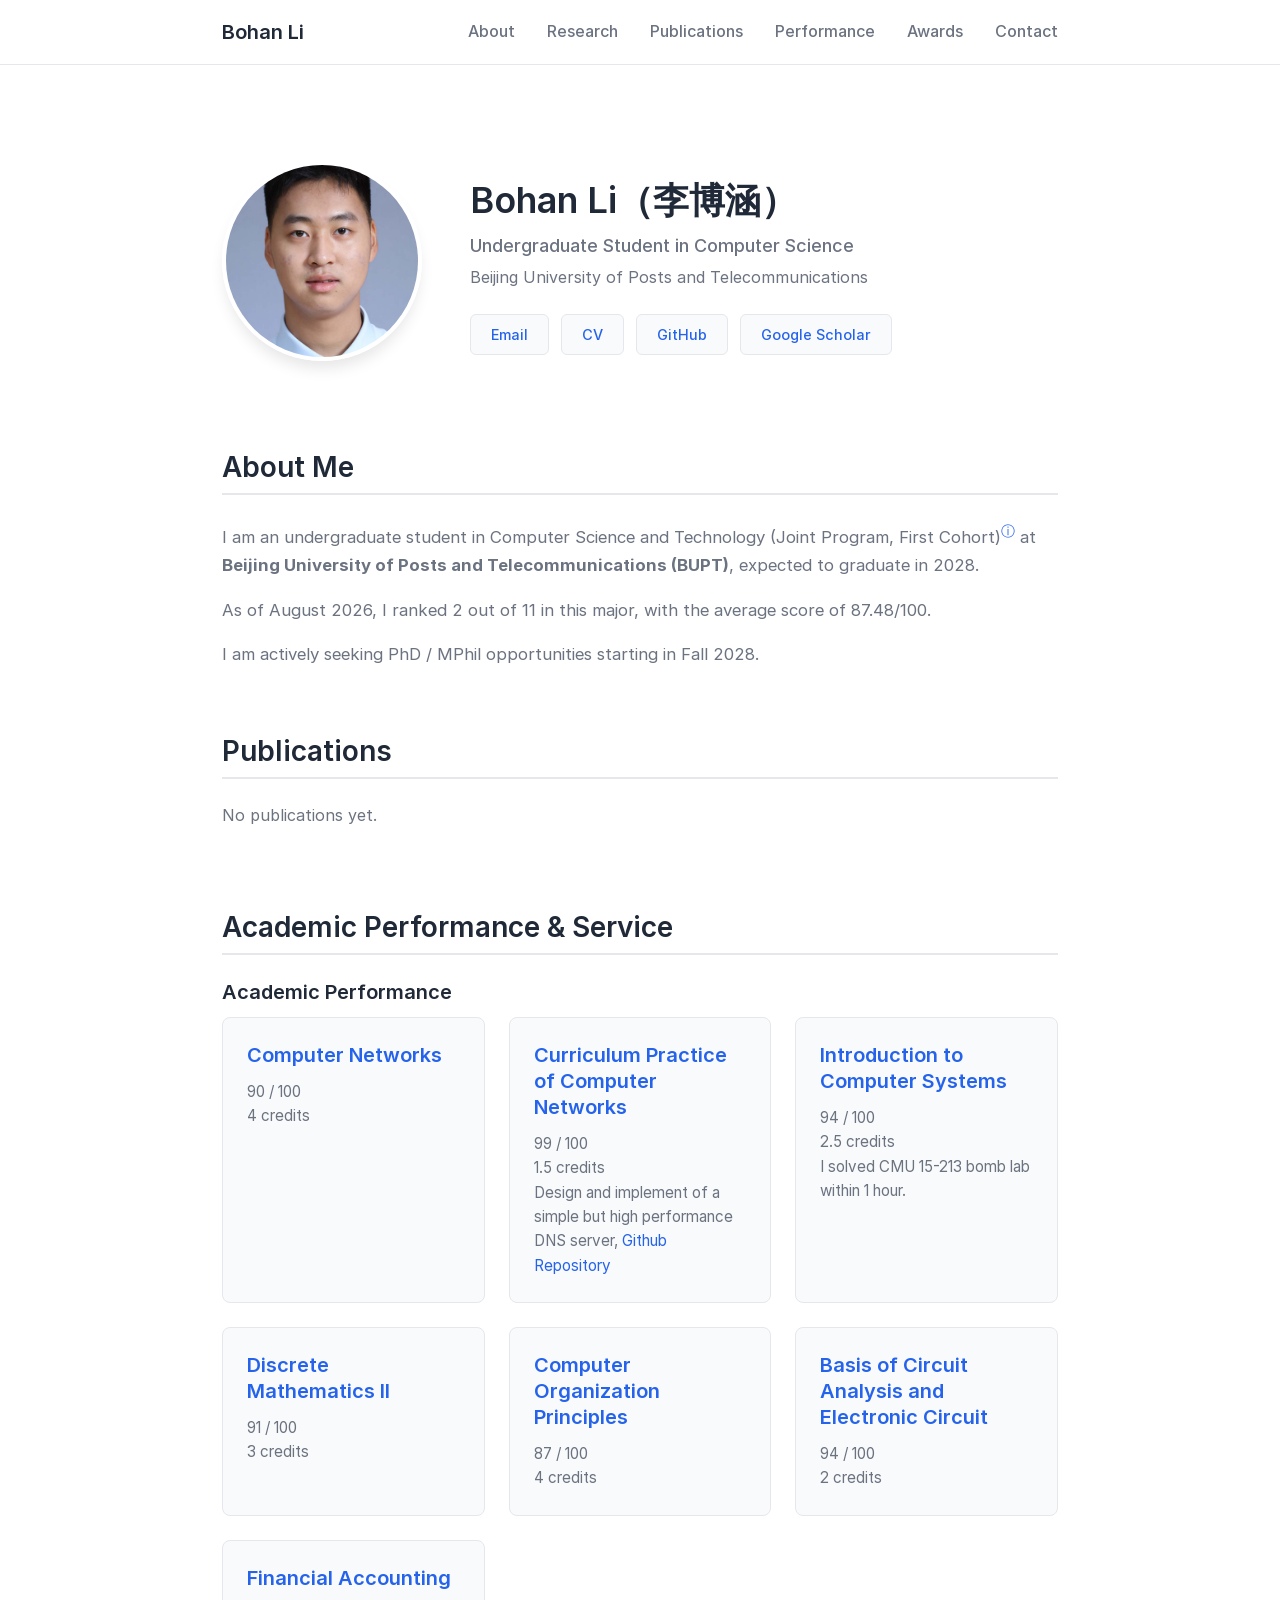
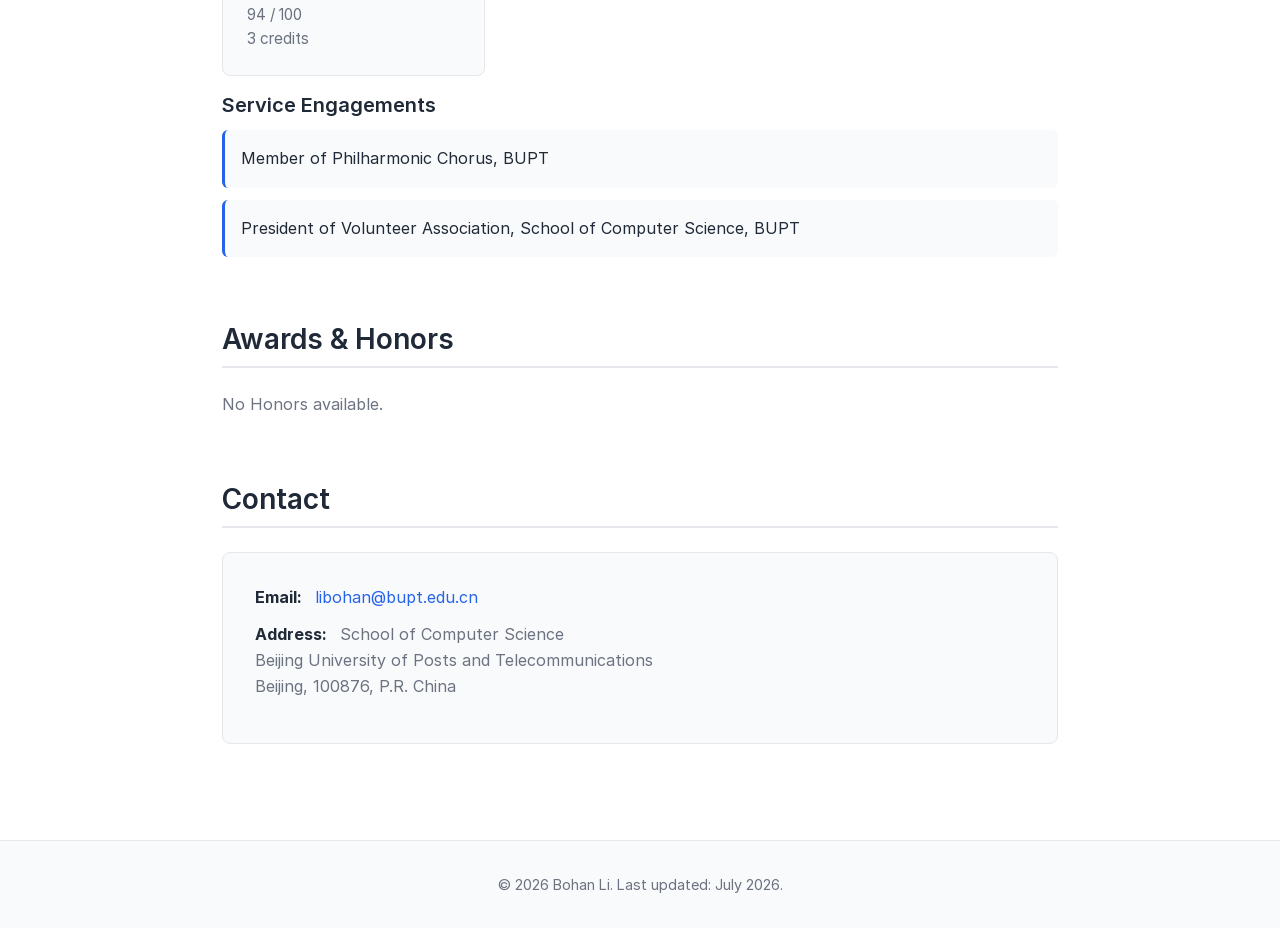
==== index.html @ 22a85137 "update" ====
<!DOCTYPE html>
<html lang="zh-CN">

<head>
    <meta charset="UTF-8">
    <meta name="viewport" content="width=device-width, initial-scale=1.0">
    <title>Bohan Li - Academic Homepage</title>
    <link rel="stylesheet" href="style.css">
    <link rel="stylesheet" href="fonts.css">
    <!--
    <link rel="preconnect" href="https://fonts.googleapis.com">
    <link rel="preconnect" href="https://fonts.gstatic.com" crossorigin>
    <link href="https://fonts.googleapis.com/css2?family=Inter:wght@300;400;500;600;700&display=swap" rel="stylesheet">
    --->
</head>

<body>
    <nav class="navbar">
        <div class="container">
            <div class="nav-brand">Bohan Li</div>
            <ul class="nav-menu">
                <li><a href="#about">About</a></li>
                <li><a href="#research">Research</a></li>
                <li><a href="#publications">Publications</a></li>
                <li><a href="#performance">Performance</a></li>
                <li><a href="#awards">Awards</a></li>
                <li><a href="#contact">Contact</a></li>
            </ul>
        </div>
    </nav>

    <main class="container">
        <!-- About Section -->
        <section id="about" class="section">
            <div class="profile-header">
                <div class="profile-image">
                    <img src="images/profile.jpg" alt="Bohan Li">
                </div>
                <div class="profile-info">
                    <h1>Bohan Li（李博涵）</h1>
                    <p class="title">Undergraduate Student in Computer Science</p>
                    <p class="affiliation">Beijing University of Posts and Telecommunications</p>
                    <div class="links">
                        <a href="mailto:libohan@bupt.edu.cn" class="link-btn">Email</a>
                        <a href="" class="link-btn" target="_blank">CV</a>
                        <a href="https://github.com/AUV888" class="link-btn" target="_blank">GitHub</a>
                        <a href="#about" class="link-btn" target="_blank">Google Scholar</a>
                    </div>
                </div>
            </div>

            <div class="bio">
                <h2>About Me</h2>
                <p>
                    I am an undergraduate student in Computer Science and Technology (Joint Program, First Cohort)<sup><a href="/articles/major.html"
                            target="_blank">ⓘ</a></sup> at <b>Beijing University of Posts and
                        Telecommunications (BUPT)</b>, expected to graduate in 2028.<!---
                    My research interests lie in [Your Research Area], particularly focusing on [Specific Topics].
                    I am currently working with [Professor Name] on [Project Description]. Furthermore,
                    I have had an internship at Kwai, the second largest short-video app in China.--->
                </p>
                <p>
                    As of August 2026, I ranked 2 out of 11 in this major, with the average score of 87.48/100.
                </p>
                <p>
                    I am actively seeking PhD / MPhil opportunities starting in Fall 2028.
                </p>
            </div>
        </section>

        <!-- Research Interests -->
        <!--
        <section id="research" class="section">
            <h2>Research Interests</h2>
            <p>To be discovered.</p>
            <div class="research-areas">
                
                <div class="research-card">
                    <h3>Research Area 1</h3>
                    <p>Brief description of your interest in this area and what aspects you find compelling.</p>
                </div>          
                <div class="research-card">
                    <h3>Research Area 2</h3>
                    <p>Brief description of your interest in this area and potential research directions.</p>
                </div>
                <div class="research-card">
                    <h3>Research Area 3</h3>
                    <p>Brief description of your interest in this area and relevant coursework or projects.</p>
                </div>
                
            </div>
        </section>
        -->

        <!-- Publications -->
        <section id="publications" class="section">
            <h2>Publications</h2>
            <p>No publications yet.</p>
            <div class="publications-list">
                <!-- Example publication - duplicate and modify as needed -->
                <!--
                <div class="publication-item">
                    <div class="pub-title">Paper Title Goes Here</div>
                    <div class="pub-authors"><strong>Your Name</strong>, Co-author Name</div>
                    <div class="pub-venue">Conference/Journal Name, Year</div>
                    <div class="pub-links">
                        <a href="#">PDF</a>
                        <a href="#">Code</a>
                        <a href="#">Slides</a>
                    </div>
                </div>
                --->

                <!-- Preprints/In Submission -->
                <!--
                <div class="subsection-title">Preprints & Working Papers</div>
                <div class="publication-item">
                    <div class="pub-title">Another Paper Title</div>
                    <div class="pub-authors"><strong>Your Name</strong>, Advisor Name</div>
                    <div class="pub-venue">In Preparation</div>
                    <div class="pub-links">
                        <a href="#">Abstract</a>
                    </div>
                </div>
                --->
            </div>
        </section>

        <!-- Teaching & Service -->
        <section id="performance" class="section">
            <h2>Academic Performance & Service</h2>
            <!--
            <div class="subsection">
                <h3>Teaching Assistant</h3>
                <ul class="experience-list">
                    <li>
                        <div class="exp-title">Course Name (CS XXX)</div>
                        <div class="exp-meta">Semester Year, University Name</div>
                    </li>
                    <li>
                        <div class="exp-title">Another Course (CS XXX)</div>
                        <div class="exp-meta">Semester Year, University Name</div>
                    </li>
                </ul>
            </div>
            --->
            <h3>Academic Performance</h3>
            <div class="performance-areas">
                <div class="performance-card">
                    <h3>Computer Networks</h3>
                    <p>90 / 100 <br> 4 credits <br></p>
                </div>
                <div class="performance-card">
                    <h3>Curriculum Practice of Computer Networks</h3>
                    <p>99 / 100 <br> 1.5 credits <br> Design and implement of a simple
                    but high performance DNS server, <a href="https://github.com/AUV888/DNS_Relay" 
                    target="_blank">Github Repository</a></p>
                </div>
                <div class="performance-card">
                    <h3>Introduction to Computer Systems</h3>
                    <p>94 / 100 <br> 2.5 credits <br> I solved CMU 15-213 bomb lab within 1 hour.</p>
                </div>
                <div class="performance-card">
                    <h3>Discrete Mathematics II</h3>
                    <p>91 / 100 <br> 3 credits</p>
                </div>
                <div class="performance-card">
                    <h3>Computer Organization Principles</h3>
                    <p>87 / 100 <br> 4 credits</p>
                </div>
                <div class="performance-card">
                    <h3>Basis of Circuit Analysis and Electronic Circuit</h3>
                    <p>94 / 100 <br> 2 credits</p>
                </div>
                <div class="performance-card">
                    <h3>Financial Accounting</h3>
                    <p>94 / 100 <br> 3 credits</p>
                </div>
            </div>
            <p></p>
            <div class="subsection">
                <h3>Service Engagements</h3>
                <ul class="experience-list">
                    <li>Member of Philharmonic Chorus, BUPT</li>
                    <li>President of Volunteer Association, School of Computer Science, BUPT</li>
                </ul>
            </div>
        </section>

        <!-- Awards & Honors -->
        <section id="awards" class="section">
            <h2>Awards & Honors</h2>
            <p>No Honors available.</p>
            <!---
            <ul class="awards-list">
                <li>
                    <span class="award-name">Award Name</span>
                    <span class="award-year">Year</span>
                </li>
                <li>
                    <span class="award-name">Scholarship Name</span>
                    <span class="award-year">Year</span>
                </li>
                <li>
                    <span class="award-name">Honor/Recognition</span>
                    <span class="award-year">Year</span>
                </li>
            </ul>
            --->
        </section>

        <!-- Contact -->
        <section id="contact" class="section">
            <h2>Contact</h2>
            <div class="contact-info">
                <p><strong>Email:</strong> <a href="mailto:libohan@bupt.edu.cn">libohan@bupt.edu.cn</a></p>
                <p><strong>Address:</strong> School of Computer Science<br>
                    Beijing University of Posts and Telecommunications<br>
                    Beijing, 100876, P.R. China</p>
            </div>
        </section>
        <!---
        <section id="footnotes" class="section">
            <div>
                <p id="footnote1" style="font-size: 0.75em;">
                    <sub>1. The full name of my major is Computer Science and
                        Technology (Joint Training Program with Accounting Major, University of International Business
                        and Economics)<a href="#about">^</a></sub>
                </p>

            </div>
        </section>
        --->
    </main>

    <footer>
        <div class="container">
            <p>&copy; 2026 Bohan Li. Last updated: July 2026.</p>
        </div>
    </footer>
</body>

</html>
---- style.css ----
/* ===== CSS Variables ===== */
:root {
    --primary-color: #2563eb;
    --text-primary: #1f2937;
    --text-secondary: #6b7280;
    --background: #ffffff;
    --background-alt: #f9fafb;
    --border-color: #e5e7eb;
    --hover-color: #eff6ff;
    --shadow-sm: 0 1px 2px 0 rgba(0, 0, 0, 0.05);
    --shadow-md: 0 4px 6px -1px rgba(0, 0, 0, 0.1);
    --shadow-lg: 0 10px 15px -3px rgba(0, 0, 0, 0.1);
    --max-width: 900px;
    --spacing-unit: 1rem;
}

/* ===== Reset & Base Styles ===== */
* {
    margin: 0;
    padding: 0;
    box-sizing: border-box;
}

html {
    scroll-behavior: smooth;
}

body {
    font-family: 'Inter', -apple-system, BlinkMacSystemFont, 'Segoe UI', sans-serif;
    line-height: 1.6;
    color: var(--text-primary);
    background-color: var(--background);
    font-size: 16px;
}

/* ===== Typography ===== */
h1,
h2,
h3,
h4 {
    font-weight: 600;
    line-height: 1.3;
    color: var(--text-primary);
}

h1 {
    font-size: 2.25rem;
    margin-bottom: 0.5rem;
}

h2 {
    font-size: 1.75rem;
    margin-bottom: 1.5rem;
    padding-bottom: 0.5rem;
    border-bottom: 2px solid var(--border-color);
}

h3 {
    font-size: 1.25rem;
    margin-bottom: 0.75rem;
}

p {
    margin-bottom: 1rem;
    color: var(--text-secondary);
}

a {
    color: var(--primary-color);
    text-decoration: none;
    transition: all 0.2s ease;
}

a:hover {
    color: #1d4ed8;
}

/* ===== Layout ===== */
.container {
    max-width: var(--max-width);
    margin: 0 auto;
    padding: 0 2rem;
}

.section {
    margin: 4rem 0;
}

/* ===== Navigation ===== */
.navbar {
    background: var(--background);
    border-bottom: 1px solid var(--border-color);
    position: sticky;
    top: 0;
    z-index: 100;
    backdrop-filter: blur(10px);
    background-color: rgba(255, 255, 255, 0.95);
}

.navbar .container {
    display: flex;
    justify-content: space-between;
    align-items: center;
    padding: 1rem 2rem;
}

.nav-brand {
    font-size: 1.25rem;
    font-weight: 600;
    color: var(--text-primary);
}

.nav-menu {
    display: flex;
    list-style: none;
    gap: 2rem;
}

.nav-menu a {
    color: var(--text-secondary);
    font-weight: 500;
    padding: 0.5rem 0;
    border-bottom: 2px solid transparent;
}

.nav-menu a:hover {
    color: var(--primary-color);
    border-bottom-color: var(--primary-color);
}

/* ===== Profile Header ===== */
.profile-header {
    display: flex;
    gap: 3rem;
    align-items: flex-start;
    margin-bottom: 3rem;
    padding: 2rem 0;
}

.profile-image {
    flex-shrink: 0;
}

.profile-image img {
    width: 200px;
    height: 200px;
    border-radius: 50%;
    object-fit: cover;
    box-shadow: var(--shadow-lg);
    border: 4px solid var(--background);
}

.profile-info {
    flex: 1;
    padding-top: 1rem;
}

.title {
    font-size: 1.125rem;
    font-weight: 500;
    color: var(--text-secondary);
    margin-bottom: 0.25rem;
}

.affiliation {
    font-size: 1rem;
    color: var(--text-secondary);
    margin-bottom: 1.5rem;
}

.links {
    display: flex;
    gap: 0.75rem;
    flex-wrap: wrap;
}

.link-btn {
    display: inline-block;
    padding: 0.5rem 1.25rem;
    background: var(--background-alt);
    border: 1px solid var(--border-color);
    border-radius: 6px;
    font-weight: 500;
    font-size: 0.9rem;
    transition: all 0.2s ease;
}

.link-btn:hover {
    background: var(--primary-color);
    color: white;
    border-color: var(--primary-color);
    transform: translateY(-1px);
    box-shadow: var(--shadow-md);
}

/* ===== Bio Section ===== */
.bio p {
    font-size: 1.05rem;
    line-height: 1.7;
}

/* ===== Research Areas ===== */
.research-areas {
    display: grid;
    grid-template-columns: repeat(auto-fit, minmax(250px, 1fr));
    gap: 1.5rem;
}

.research-card {
    padding: 1.5rem;
    background: var(--background-alt);
    border-radius: 8px;
    border: 1px solid var(--border-color);
    transition: all 0.3s ease;
}

.research-card:hover {
    transform: translateY(-2px);
    box-shadow: var(--shadow-md);
    border-color: var(--primary-color);
}

.research-card h3 {
    color: var(--primary-color);
    margin-bottom: 0.75rem;
}

.research-card p {
    font-size: 0.95rem;
    margin-bottom: 0;
}

/* ===== Performance Areas ===== */
.performance-areas {
    display: grid;
    grid-template-columns: repeat(auto-fit, minmax(250px, 1fr));
    gap: 1.5rem;
}

.performance-card {
    padding: 1.5rem;
    background: var(--background-alt);
    border-radius: 8px;
    border: 1px solid var(--border-color);
    transition: all 0.3s ease;
}

.performance-card:hover {
    transform: translateY(-2px);
    box-shadow: var(--shadow-md);
    border-color: var(--primary-color);
}

.performance-card h3 {
    color: var(--primary-color);
    margin-bottom: 0.75rem;
}

.performance-card p {
    font-size: 0.95rem;
    margin-bottom: 0;
}

/* ===== Publications ===== */
.publications-list {
    display: flex;
    flex-direction: column;
    gap: 2rem;
}

.subsection-title {
    font-size: 1.25rem;
    font-weight: 600;
    color: var(--text-primary);
    margin-top: 2rem;
    margin-bottom: 1rem;
}

.publication-item {
    padding: 1.5rem;
    background: var(--background-alt);
    border-radius: 8px;
    border-left: 4px solid var(--primary-color);
    transition: all 0.2s ease;
}

.publication-item:hover {
    box-shadow: var(--shadow-md);
    transform: translateX(4px);
}

.pub-title {
    font-size: 1.1rem;
    font-weight: 600;
    color: var(--text-primary);
    margin-bottom: 0.5rem;
}

.pub-authors {
    color: var(--text-secondary);
    margin-bottom: 0.25rem;
}

.pub-venue {
    color: var(--text-secondary);
    font-style: italic;
    margin-bottom: 0.75rem;
}

.pub-links {
    display: flex;
    gap: 1rem;
}

.pub-links a {
    font-size: 0.9rem;
    padding: 0.25rem 0.75rem;
    background: var(--background);
    border: 1px solid var(--border-color);
    border-radius: 4px;
    font-weight: 500;
}

.pub-links a:hover {
    background: var(--primary-color);
    color: white;
    border-color: var(--primary-color);
}

/* ===== Experience Lists ===== */
.subsection {
    margin-bottom: 2rem;
}

.experience-list {
    list-style: none;
}

.experience-list li {
    padding: 1rem;
    margin-bottom: 0.75rem;
    background: var(--background-alt);
    border-radius: 6px;
    border-left: 3px solid var(--primary-color);
}

.exp-title {
    font-weight: 600;
    color: var(--text-primary);
}

.exp-meta {
    color: var(--text-secondary);
    font-size: 0.9rem;
}

/* ===== Awards ===== */
.awards-list {
    list-style: none;
}

.awards-list li {
    display: flex;
    justify-content: space-between;
    padding: 0.75rem 1rem;
    margin-bottom: 0.5rem;
    background: var(--background-alt);
    border-radius: 6px;
    transition: all 0.2s ease;
}

.awards-list li:hover {
    background: var(--hover-color);
    transform: translateX(4px);
}

.award-name {
    font-weight: 500;
    color: var(--text-primary);
}

.award-year {
    color: var(--text-secondary);
    font-weight: 500;
}

/* ===== Contact ===== */
.contact-info {
    padding: 2rem;
    background: var(--background-alt);
    border-radius: 8px;
    border: 1px solid var(--border-color);
}

.contact-info p {
    margin-bottom: 0.75rem;
    color: var(--text-secondary);
}

.contact-info strong {
    color: var(--text-primary);
    margin-right: 0.5rem;
}

/* ===== Footer ===== */
footer {
    margin-top: 6rem;
    padding: 2rem 0;
    background: var(--background-alt);
    border-top: 1px solid var(--border-color);
    text-align: center;
}

footer p {
    color: var(--text-secondary);
    font-size: 0.9rem;
    margin: 0;
}

/* ===== Responsive Design ===== */
@media (max-width: 768px) {
    .container {
        padding: 0 1.5rem;
    }

    .profile-header {
        flex-direction: column;
        text-align: center;
        gap: 2rem;
    }

    .profile-image {
        margin: 0 auto;
    }

    .profile-image img {
        width: 150px;
        height: 150px;
    }

    .links {
        justify-content: center;
    }

    .nav-menu {
        gap: 1rem;
        font-size: 0.9rem;
    }

    h1 {
        font-size: 1.75rem;
    }

    h2 {
        font-size: 1.5rem;
    }

    .research-areas {
        grid-template-columns: 1fr;
    }
    
    .performance-areas {
        grid-template-columns: 1fr;
    }

    .awards-list li {
        flex-direction: column;
        gap: 0.25rem;
    }
}

@media (max-width: 480px) {
    .nav-menu {
        flex-wrap: wrap;
        gap: 0.5rem;
        justify-content: center;
    }

    .navbar .container {
        flex-direction: column;
        gap: 1rem;
    }
}

::selection {
    background-color: #d5e8d4;
    color: #333;
}

.back-btn {
    color: var(--text-secondary);
    font-weight: 500;
    text-decoration: none;
    padding: 0.5rem 1rem;
    border: 1px solid var(--border-color);
    border-radius: 6px;
    transition: all 0.2s ease;
}

.back-btn:hover {
    color: var(--primary-color);
    border-color: var(--primary-color);
    background: var(--hover-color);
}

.left-group {
    display: flex;
    align-items: center;
    gap: 1rem;
}
---- fonts.css ----
@font-face {
    font-family: 'Inter';
    font-style: normal;
    font-weight: 300;
    src: url('fonts/Inter-Light.woff2') format('woff2');
}
@font-face {
    font-family: 'Inter';
    font-style: normal;
    font-weight: 400;
    src: url('fonts/Inter-Regular.woff2') format('woff2');
}
@font-face {
    font-family: 'Inter';
    font-style: normal;
    font-weight: 500;
    src: url('fonts/Inter-Medium.woff2') format('woff2');
}
@font-face {
    font-family: 'Inter';
    font-style: normal;
    font-weight: 600;
    src: url('fonts/Inter-SemiBold.woff2') format('woff2');
}
@font-face {
    font-family: 'Inter';
    font-style: normal;
    font-weight: 700;
    src: url('fonts/Inter-Bold.woff2') format('woff2');
}
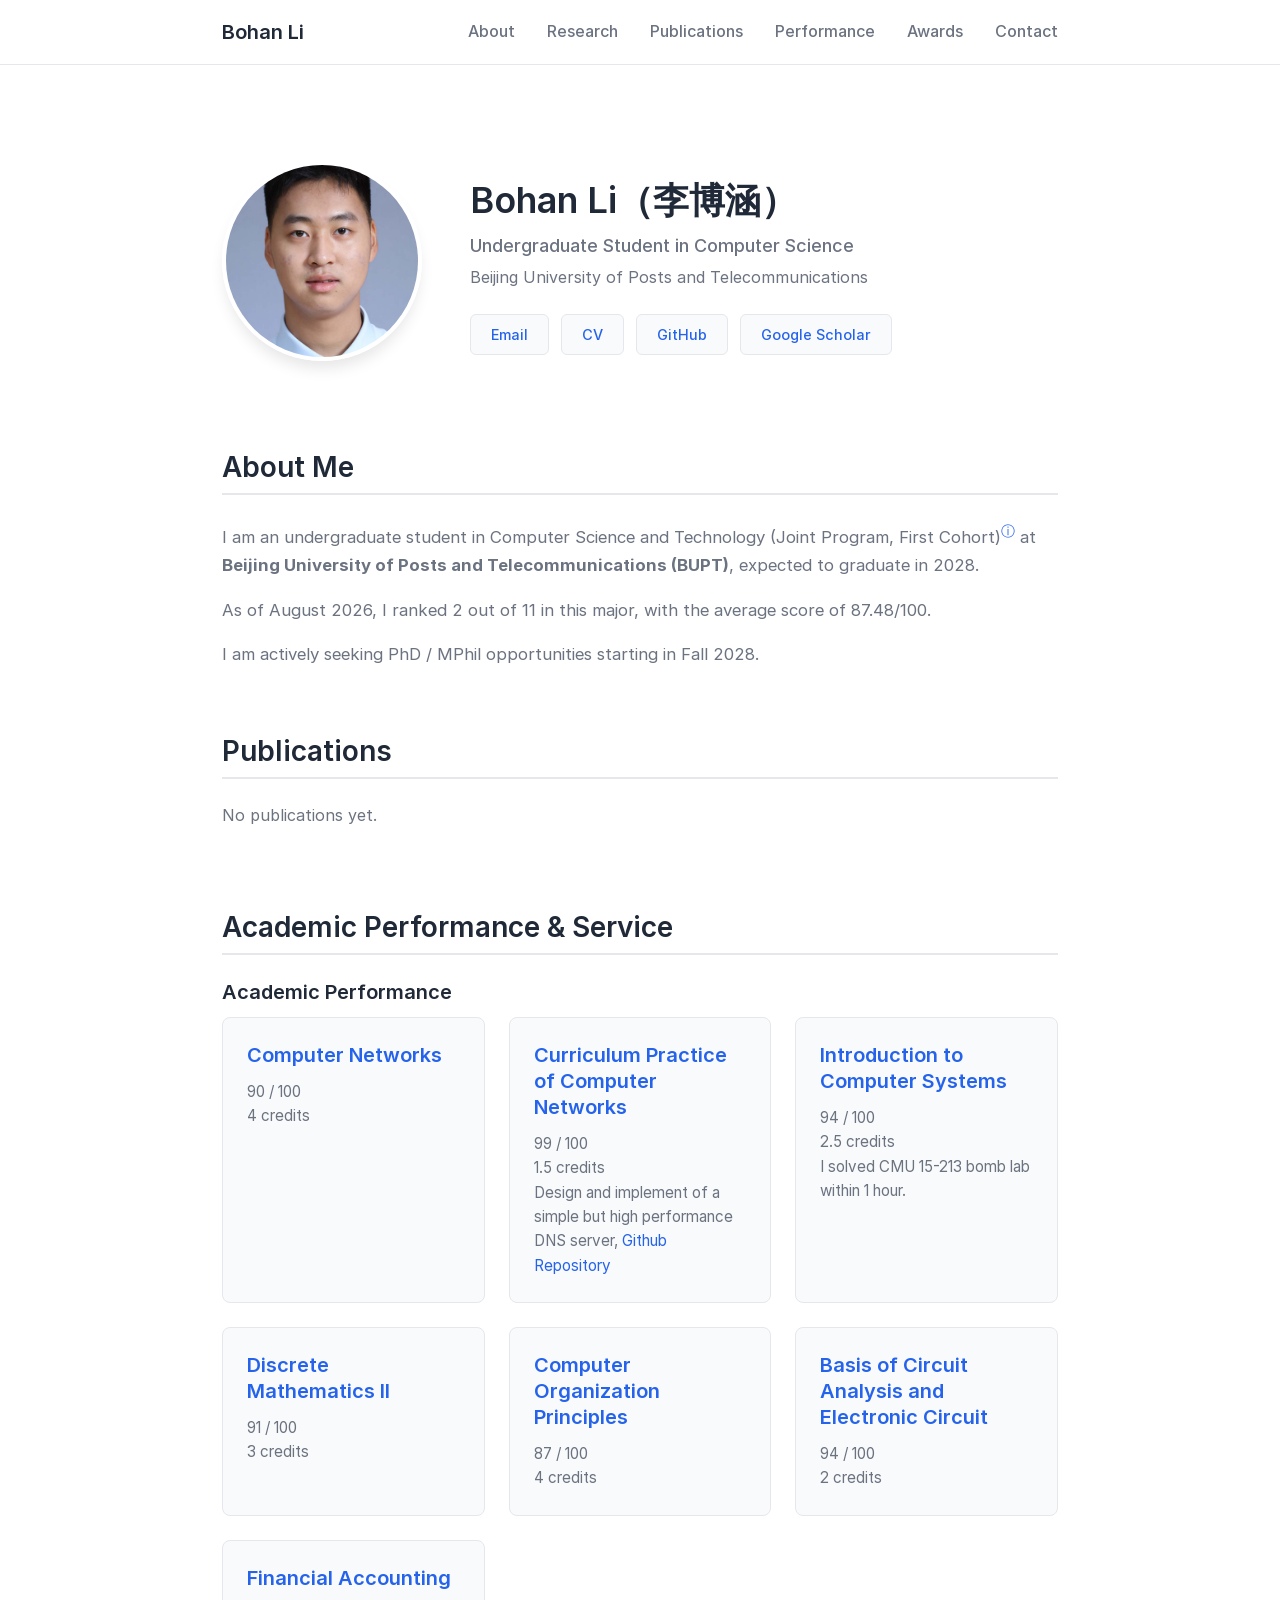
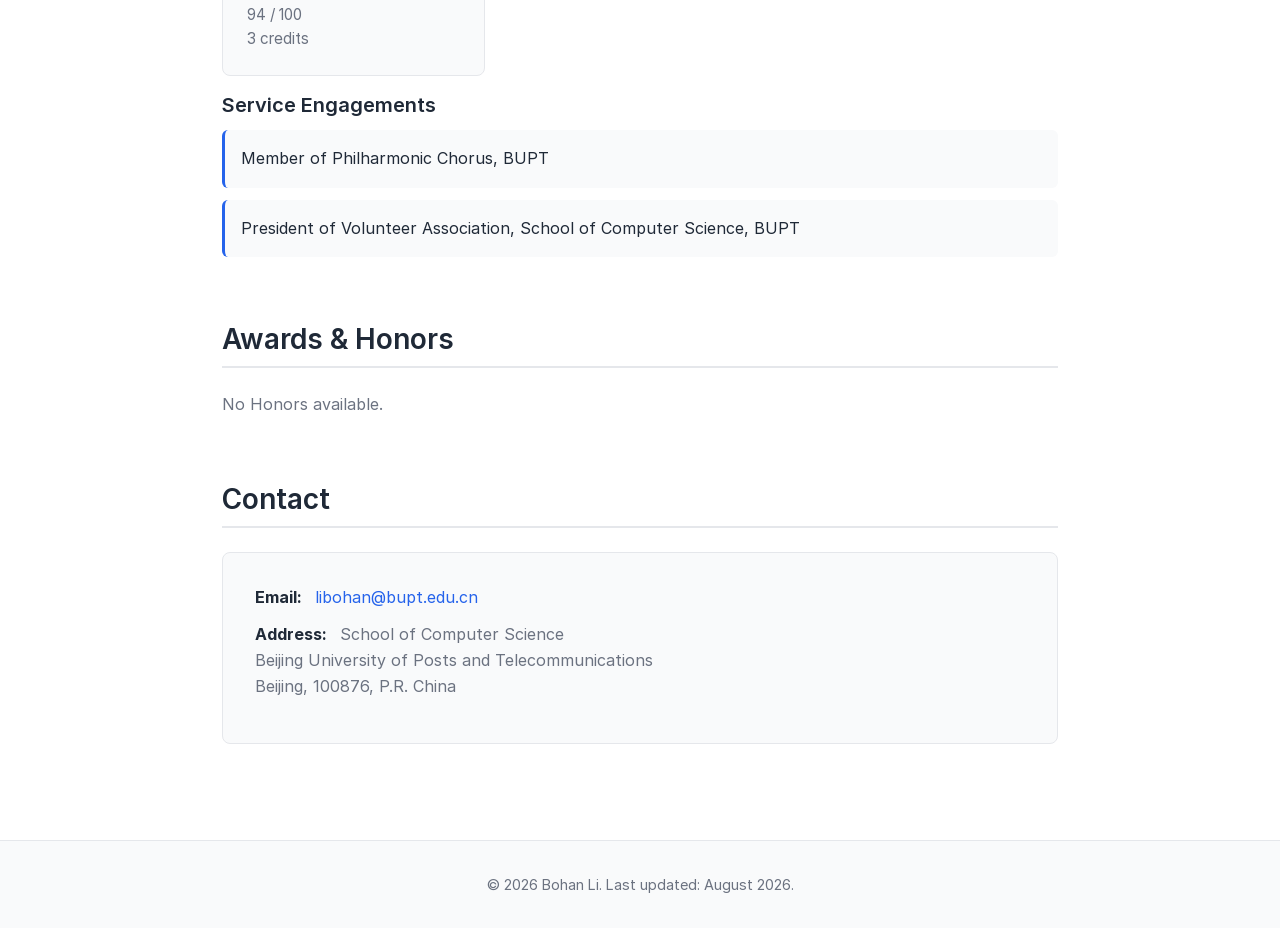
==== commit 03abc066: "update date" ====
--- a/index.html
+++ b/index.html
@@ -235,7 +235,7 @@
 
     <footer>
         <div class="container">
-            <p>&copy; 2026 Bohan Li. Last updated: July 2026.</p>
+            <p>&copy; 2026 Bohan Li. Last updated: August 2026.</p>
         </div>
     </footer>
 </body>
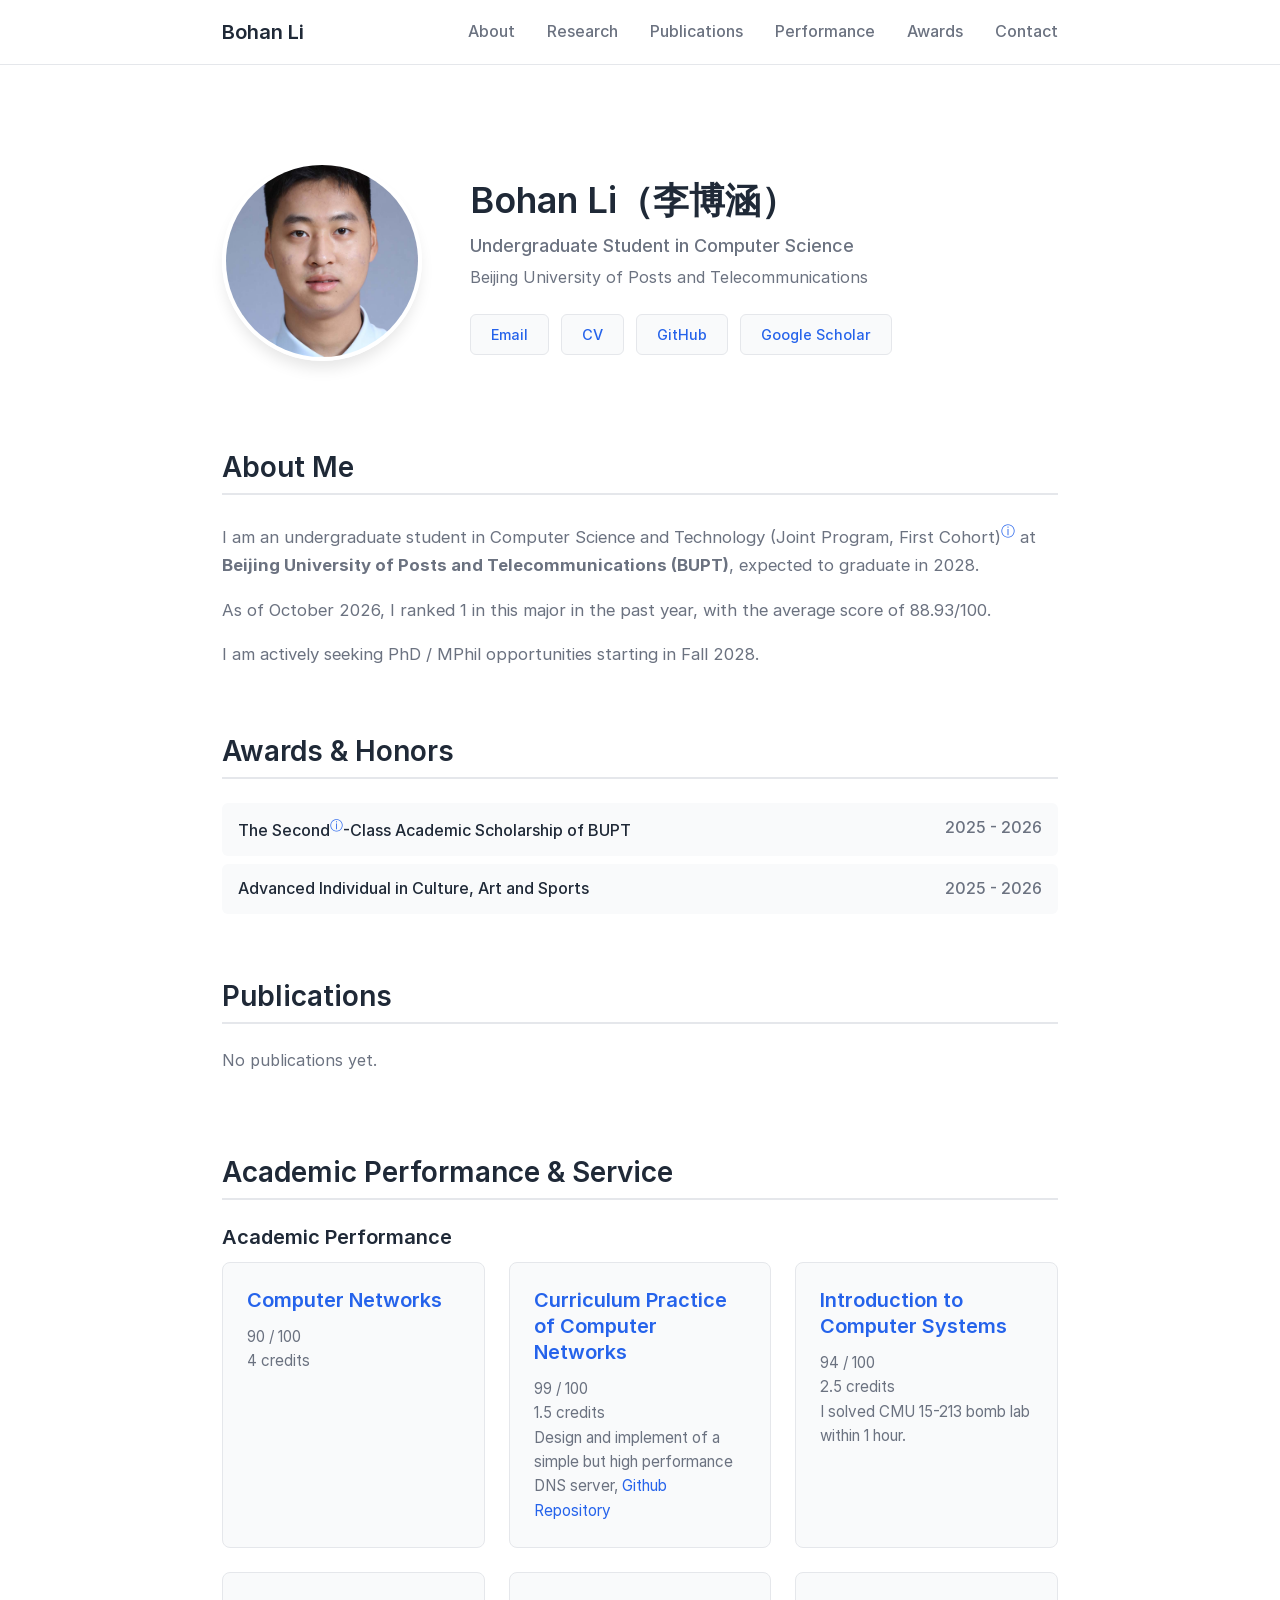
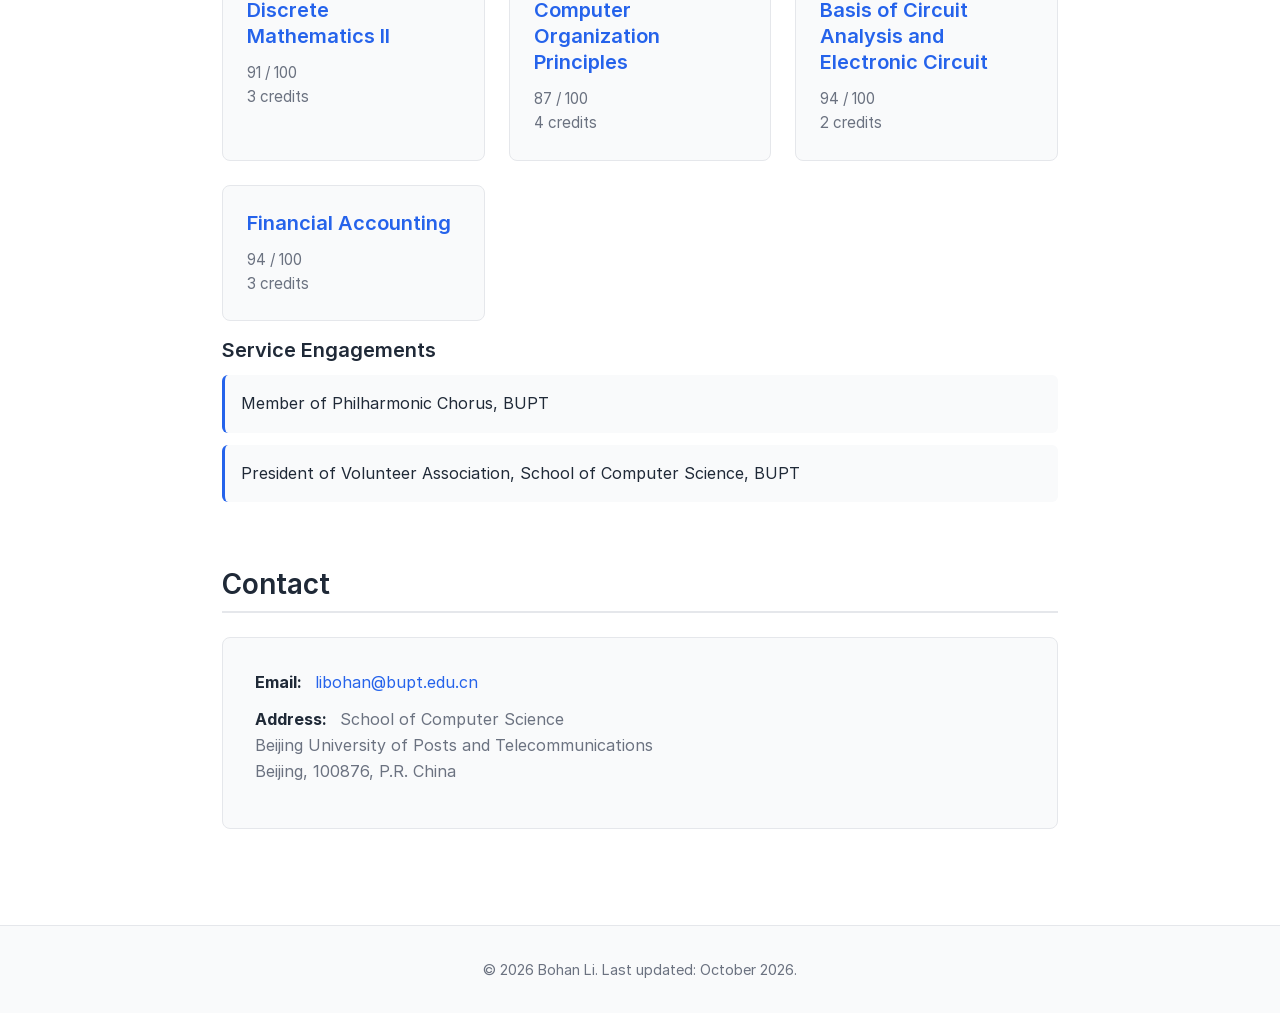
==== commit 120ae24b: "update" ====
--- a/index.html
+++ b/index.html
@@ -42,9 +42,9 @@
                     <p class="affiliation">Beijing University of Posts and Telecommunications</p>
                     <div class="links">
                         <a href="mailto:libohan@bupt.edu.cn" class="link-btn">Email</a>
-                        <a href="" class="link-btn" target="_blank">CV</a>
+                        <a href="files/libohan_cv_oct26_zh.pdf" class="link-btn" target="_blank">CV</a>
                         <a href="https://github.com/AUV888" class="link-btn" target="_blank">GitHub</a>
-                        <a href="#about" class="link-btn" target="_blank">Google Scholar</a>
+                        <a href="#about" class="link-btn" onclick="event.preventDefault(); alert('No Google Scholar yet \n\nTrying to become a researcher when I become a graduate student');">Google Scholar</a>
                     </div>
                 </div>
             </div>
@@ -60,7 +60,7 @@
                     I have had an internship at Kwai, the second largest short-video app in China.--->
                 </p>
                 <p>
-                    As of August 2026, I ranked 2 out of 11 in this major, with the average score of 87.48/100.
+                    As of October 2026, I ranked 1 in this major in the past year, with the average score of 88.93/100.
                 </p>
                 <p>
                     I am actively seeking PhD / MPhil opportunities starting in Fall 2028.
@@ -91,6 +91,28 @@
             </div>
         </section>
         -->
+
+        <!-- Awards & Honors -->
+        <section id="awards" class="section">
+            <h2>Awards & Honors</h2>
+            <ul class="awards-list">
+                <li>
+                    <span class="award-name">The Second<sup><a href="/articles/scholarship.html"
+                            target="_blank">ⓘ</a></sup>-Class Academic Scholarship of BUPT</span>
+                    <span class="award-year">2025 - 2026</span>
+                </li>
+                <li>
+                    <span class="award-name">Advanced Individual in Culture, Art and Sports</span>
+                    <span class="award-year">2025 - 2026</span>
+                </li>
+                <!--
+                <li>
+                    <span class="award-name">Honor/Recognition</span>
+                    <span class="award-year">Year</span>
+                </li>
+                --->
+            </ul>
+        </section>
 
         <!-- Publications -->
         <section id="publications" class="section">
@@ -187,27 +209,6 @@
             </div>
         </section>
 
-        <!-- Awards & Honors -->
-        <section id="awards" class="section">
-            <h2>Awards & Honors</h2>
-            <p>No Honors available.</p>
-            <!---
-            <ul class="awards-list">
-                <li>
-                    <span class="award-name">Award Name</span>
-                    <span class="award-year">Year</span>
-                </li>
-                <li>
-                    <span class="award-name">Scholarship Name</span>
-                    <span class="award-year">Year</span>
-                </li>
-                <li>
-                    <span class="award-name">Honor/Recognition</span>
-                    <span class="award-year">Year</span>
-                </li>
-            </ul>
-            --->
-        </section>
 
         <!-- Contact -->
         <section id="contact" class="section">
@@ -235,7 +236,7 @@
 
     <footer>
         <div class="container">
-            <p>&copy; 2026 Bohan Li. Last updated: August 2026.</p>
+            <p>&copy; 2026 Bohan Li. Last updated: October 2026.</p>
         </div>
     </footer>
 </body>
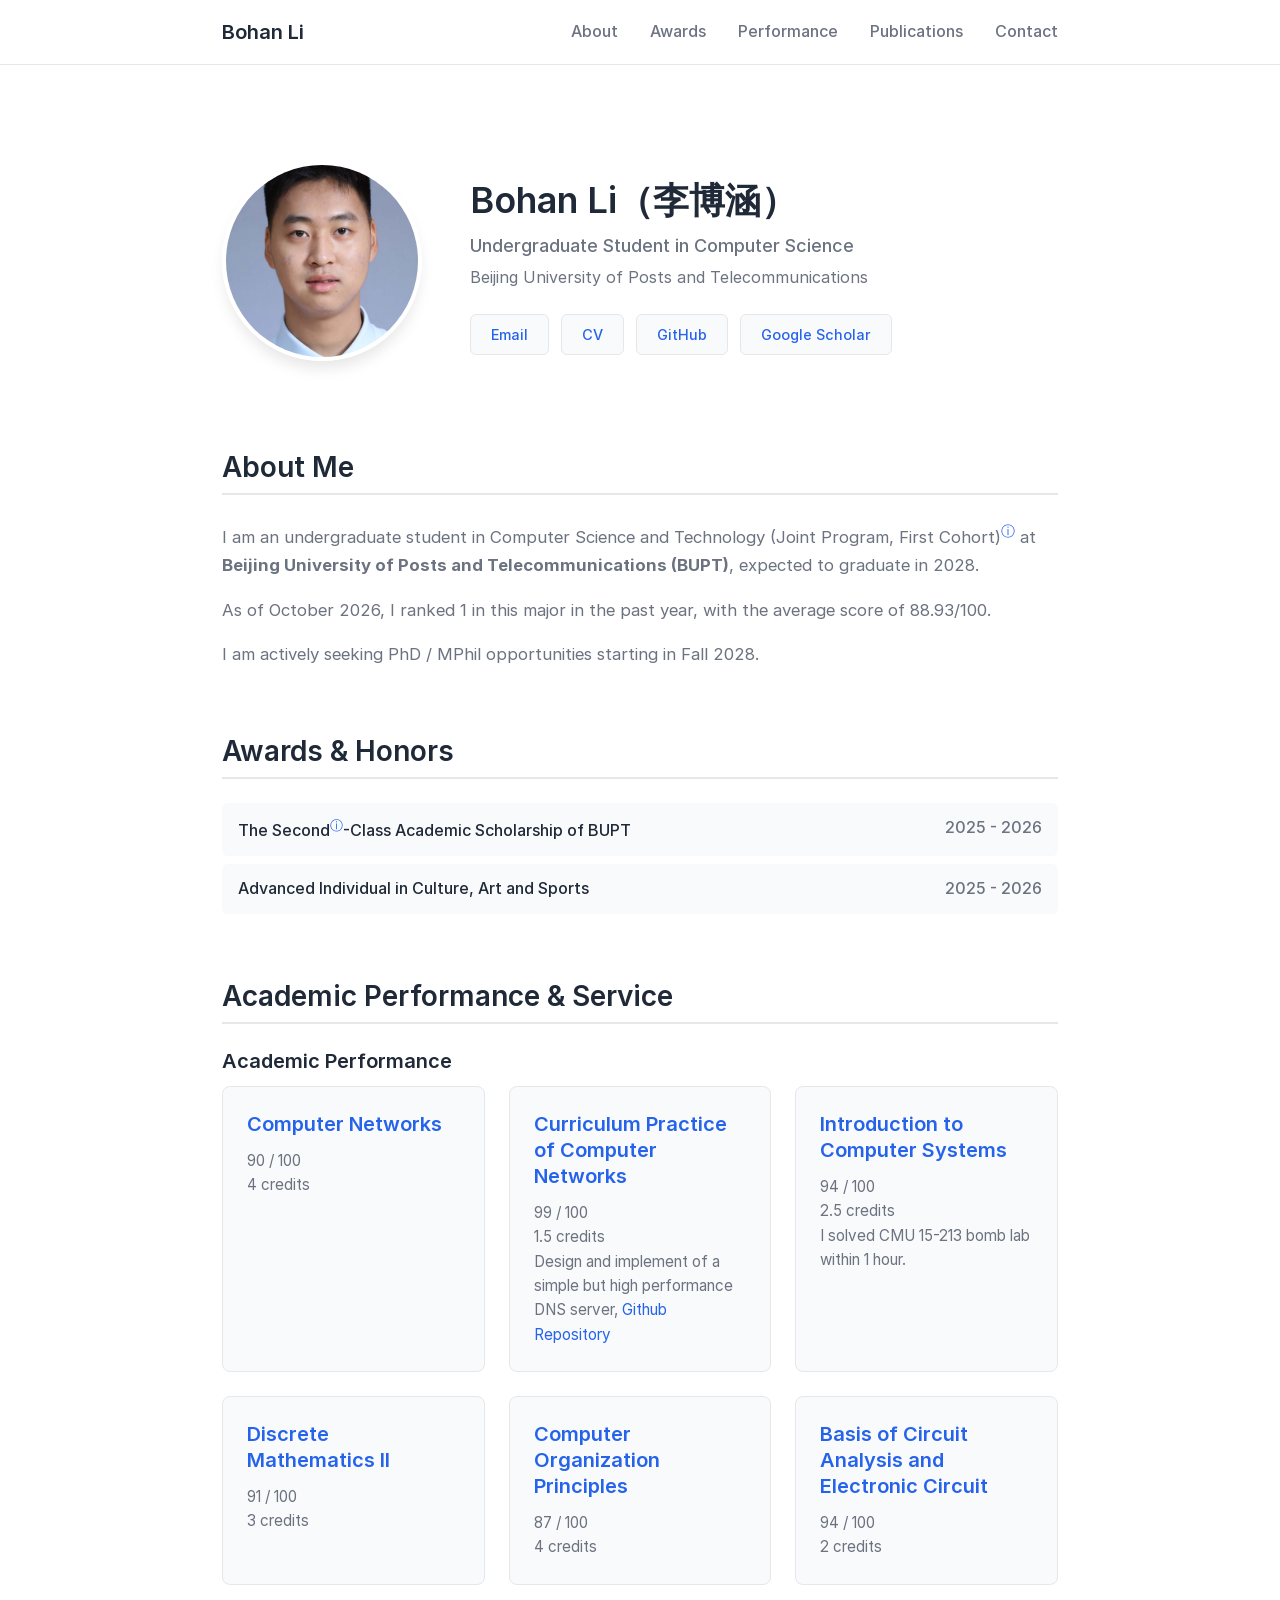
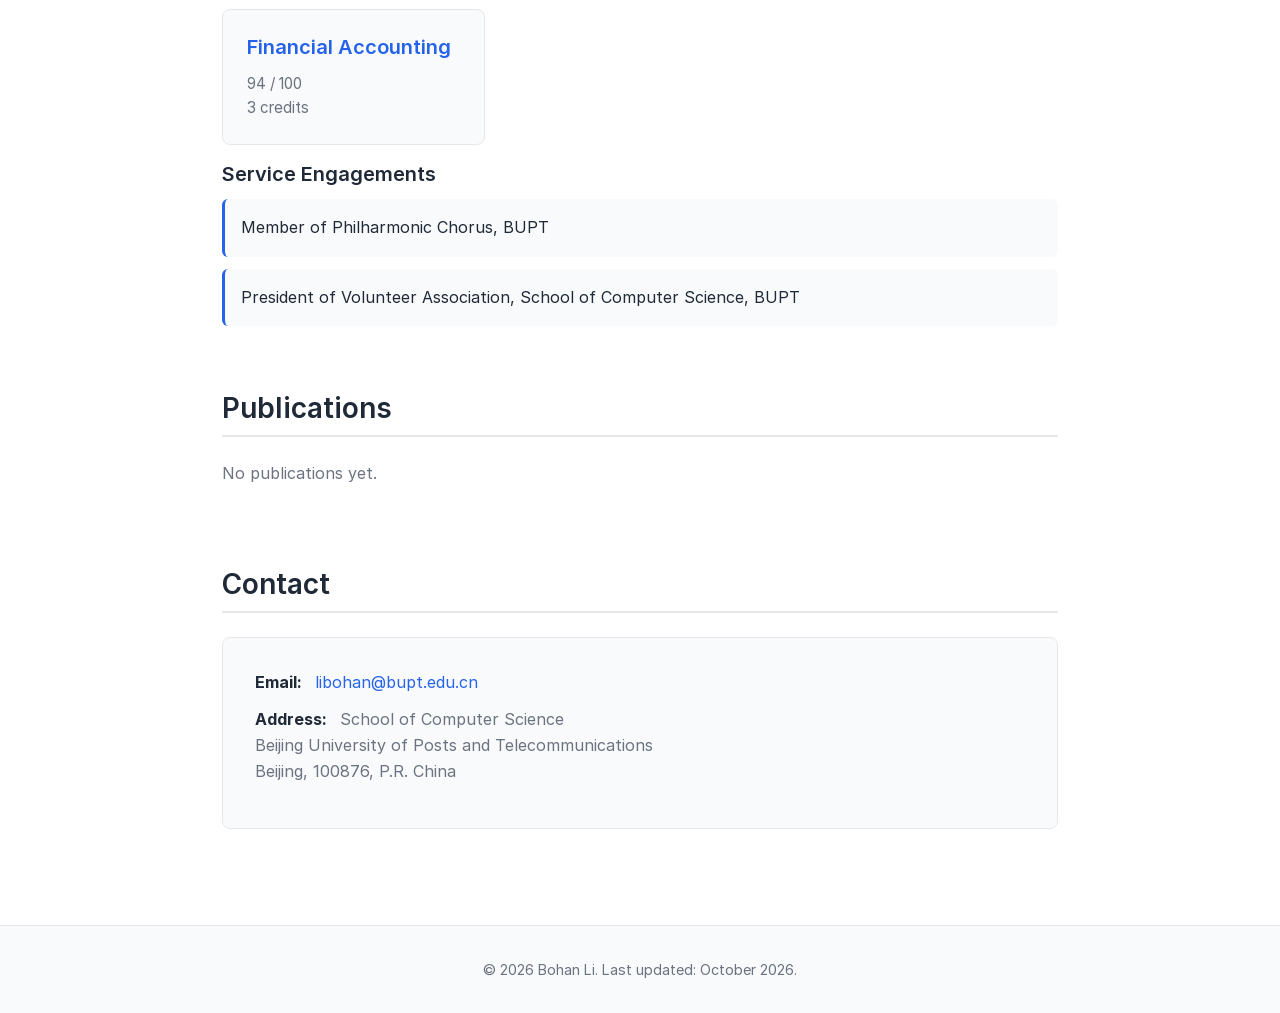
==== commit 9dc3dac5: "fix detail of scholarship & format" ====
--- a/index.html
+++ b/index.html
@@ -20,10 +20,9 @@
             <div class="nav-brand">Bohan Li</div>
             <ul class="nav-menu">
                 <li><a href="#about">About</a></li>
-                <li><a href="#research">Research</a></li>
+                <li><a href="#awards">Awards</a></li>
+                <li><a href="#performance">Performance</a></li>
                 <li><a href="#publications">Publications</a></li>
-                <li><a href="#performance">Performance</a></li>
-                <li><a href="#awards">Awards</a></li>
                 <li><a href="#contact">Contact</a></li>
             </ul>
         </div>
@@ -114,6 +113,69 @@
             </ul>
         </section>
 
+
+        <!-- Teaching & Service -->
+        <section id="performance" class="section">
+            <h2>Academic Performance & Service</h2>
+            <!--
+            <div class="subsection">
+                <h3>Teaching Assistant</h3>
+                <ul class="experience-list">
+                    <li>
+                        <div class="exp-title">Course Name (CS XXX)</div>
+                        <div class="exp-meta">Semester Year, University Name</div>
+                    </li>
+                    <li>
+                        <div class="exp-title">Another Course (CS XXX)</div>
+                        <div class="exp-meta">Semester Year, University Name</div>
+                    </li>
+                </ul>
+            </div>
+            --->
+            <h3>Academic Performance</h3>
+            <div class="performance-areas">
+                <div class="performance-card">
+                    <h3>Computer Networks</h3>
+                    <p>90 / 100 <br> 4 credits <br></p>
+                </div>
+                <div class="performance-card">
+                    <h3>Curriculum Practice of Computer Networks</h3>
+                    <p>99 / 100 <br> 1.5 credits <br> Design and implement of a simple
+                    but high performance DNS server, <a href="https://github.com/AUV888/DNS_Relay" 
+                    target="_blank">Github Repository</a></p>
+                </div>
+                <div class="performance-card">
+                    <h3>Introduction to Computer Systems</h3>
+                    <p>94 / 100 <br> 2.5 credits <br> I solved CMU 15-213 bomb lab within 1 hour.</p>
+                </div>
+                <div class="performance-card">
+                    <h3>Discrete Mathematics II</h3>
+                    <p>91 / 100 <br> 3 credits</p>
+                </div>
+                <div class="performance-card">
+                    <h3>Computer Organization Principles</h3>
+                    <p>87 / 100 <br> 4 credits</p>
+                </div>
+                <div class="performance-card">
+                    <h3>Basis of Circuit Analysis and Electronic Circuit</h3>
+                    <p>94 / 100 <br> 2 credits</p>
+                </div>
+                <div class="performance-card">
+                    <h3>Financial Accounting</h3>
+                    <p>94 / 100 <br> 3 credits</p>
+                </div>
+            </div>
+            <p></p>
+            <div class="subsection">
+                <h3>Service Engagements</h3>
+                <ul class="experience-list">
+                    <li>Member of Philharmonic Chorus, BUPT</li>
+                    <li>President of Volunteer Association, School of Computer Science, BUPT</li>
+                </ul>
+            </div>
+        </section>
+
+
         <!-- Publications -->
         <section id="publications" class="section">
             <h2>Publications</h2>
@@ -148,68 +210,6 @@
             </div>
         </section>
 
-        <!-- Teaching & Service -->
-        <section id="performance" class="section">
-            <h2>Academic Performance & Service</h2>
-            <!--
-            <div class="subsection">
-                <h3>Teaching Assistant</h3>
-                <ul class="experience-list">
-                    <li>
-                        <div class="exp-title">Course Name (CS XXX)</div>
-                        <div class="exp-meta">Semester Year, University Name</div>
-                    </li>
-                    <li>
-                        <div class="exp-title">Another Course (CS XXX)</div>
-                        <div class="exp-meta">Semester Year, University Name</div>
-                    </li>
-                </ul>
-            </div>
-            --->
-            <h3>Academic Performance</h3>
-            <div class="performance-areas">
-                <div class="performance-card">
-                    <h3>Computer Networks</h3>
-                    <p>90 / 100 <br> 4 credits <br></p>
-                </div>
-                <div class="performance-card">
-                    <h3>Curriculum Practice of Computer Networks</h3>
-                    <p>99 / 100 <br> 1.5 credits <br> Design and implement of a simple
-                    but high performance DNS server, <a href="https://github.com/AUV888/DNS_Relay" 
-                    target="_blank">Github Repository</a></p>
-                </div>
-                <div class="performance-card">
-                    <h3>Introduction to Computer Systems</h3>
-                    <p>94 / 100 <br> 2.5 credits <br> I solved CMU 15-213 bomb lab within 1 hour.</p>
-                </div>
-                <div class="performance-card">
-                    <h3>Discrete Mathematics II</h3>
-                    <p>91 / 100 <br> 3 credits</p>
-                </div>
-                <div class="performance-card">
-                    <h3>Computer Organization Principles</h3>
-                    <p>87 / 100 <br> 4 credits</p>
-                </div>
-                <div class="performance-card">
-                    <h3>Basis of Circuit Analysis and Electronic Circuit</h3>
-                    <p>94 / 100 <br> 2 credits</p>
-                </div>
-                <div class="performance-card">
-                    <h3>Financial Accounting</h3>
-                    <p>94 / 100 <br> 3 credits</p>
-                </div>
-            </div>
-            <p></p>
-            <div class="subsection">
-                <h3>Service Engagements</h3>
-                <ul class="experience-list">
-                    <li>Member of Philharmonic Chorus, BUPT</li>
-                    <li>President of Volunteer Association, School of Computer Science, BUPT</li>
-                </ul>
-            </div>
-        </section>
-
-
         <!-- Contact -->
         <section id="contact" class="section">
             <h2>Contact</h2>
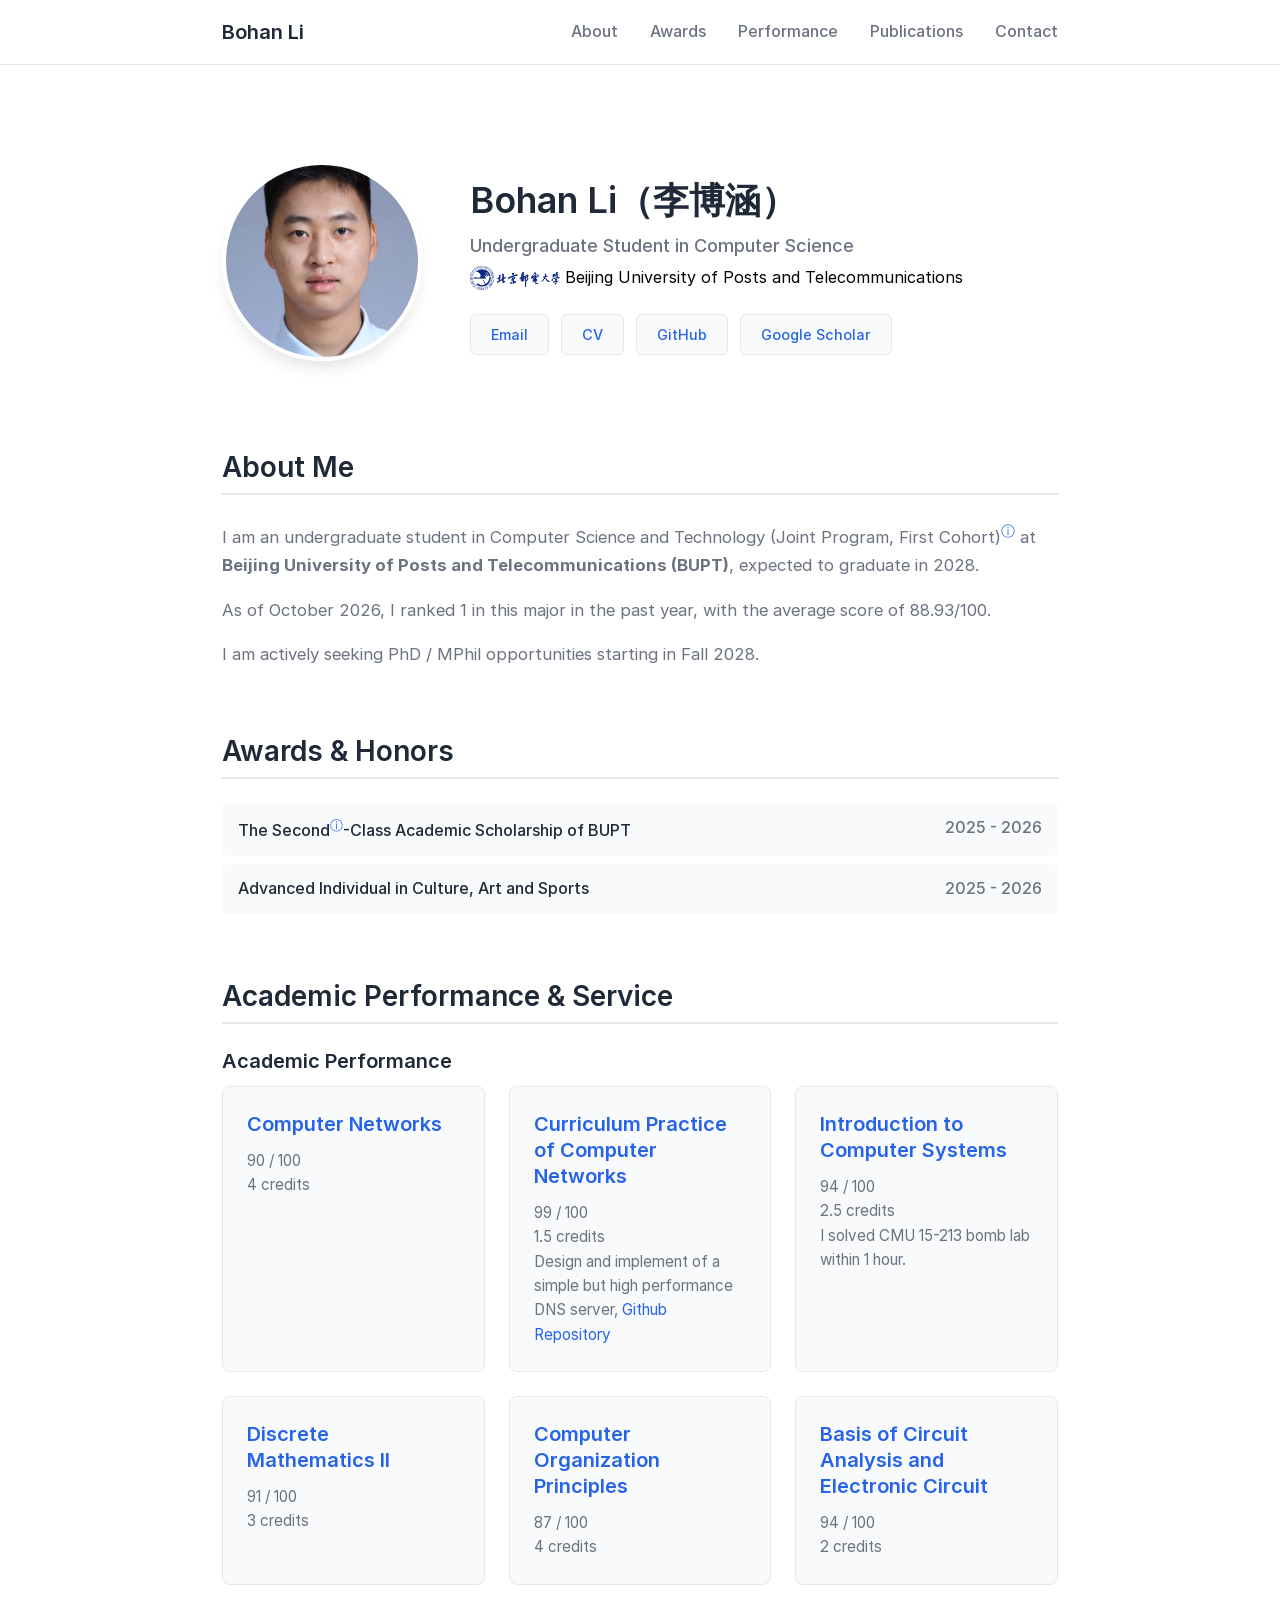
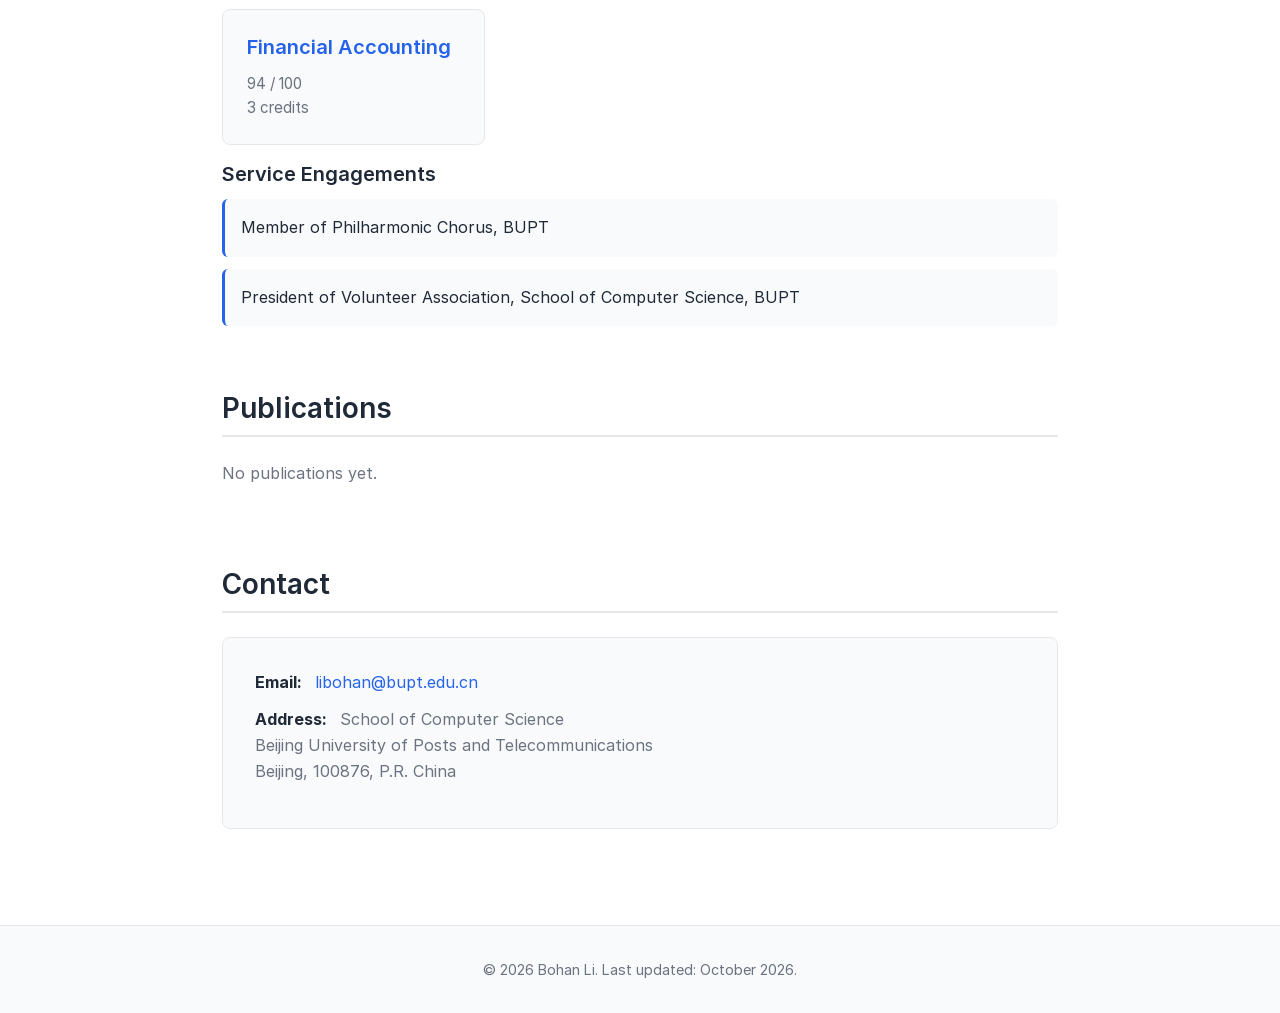
==== commit 1b6860a1: "add logo" ====
--- a/index.html
+++ b/index.html
@@ -38,7 +38,7 @@
                 <div class="profile-info">
                     <h1>Bohan Li（李博涵）</h1>
                     <p class="title">Undergraduate Student in Computer Science</p>
-                    <p class="affiliation">Beijing University of Posts and Telecommunications</p>
+                    <p class="affiliation"><img src="images/bupt.png" alt="Beijing University of Posts and Telecommunications" class="affiliation-logo"> Beijing University of Posts and Telecommunications</p>
                     <div class="links">
                         <a href="mailto:libohan@bupt.edu.cn" class="link-btn">Email</a>
                         <a href="files/libohan_cv_oct26_zh.pdf" class="link-btn" target="_blank">CV</a>
--- a/style.css
+++ b/style.css
@@ -164,7 +164,7 @@
 
 .affiliation {
     font-size: 1rem;
-    color: var(--text-secondary);
+    color: black;
     margin-bottom: 1.5rem;
 }
 
@@ -507,4 +507,10 @@
     display: flex;
     align-items: center;
     gap: 1rem;
+}
+
+.affiliation-logo {
+  height: 1.5em;
+  width: auto;
+  vertical-align: bottom;
 }
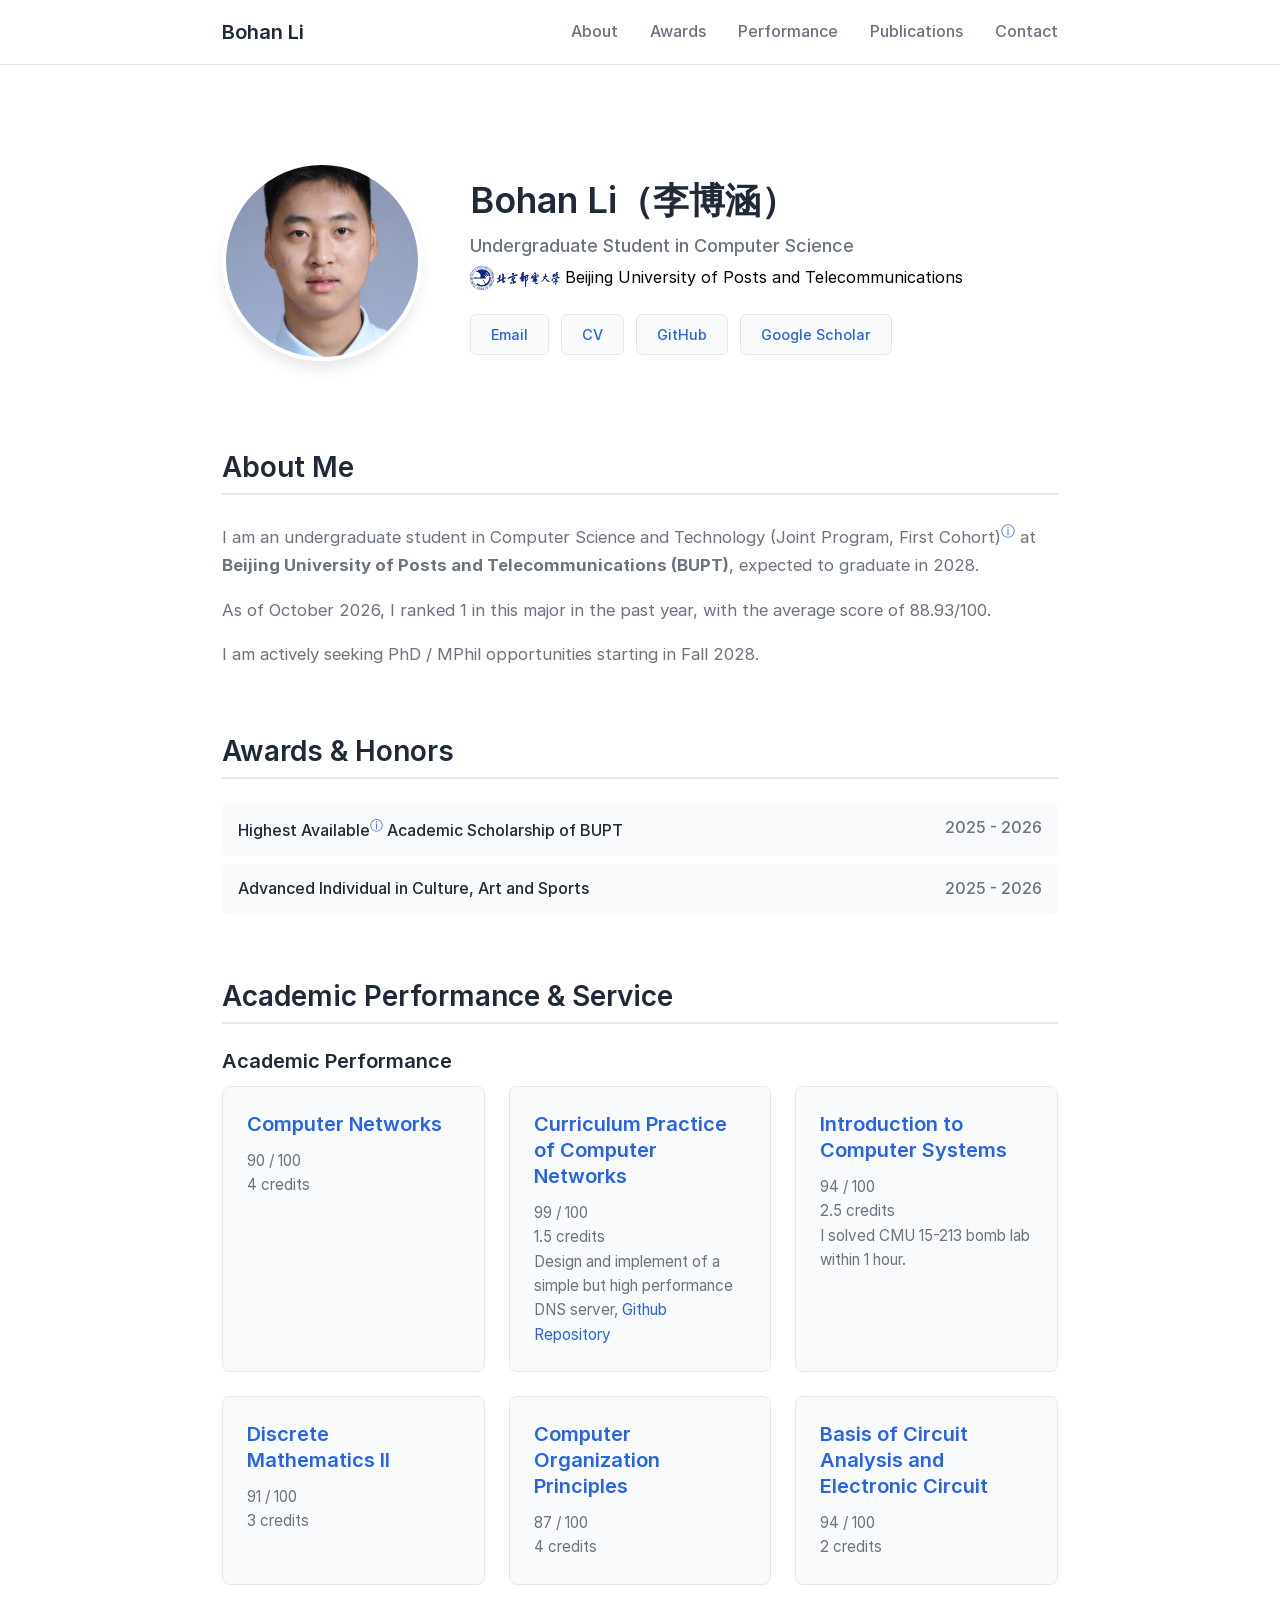
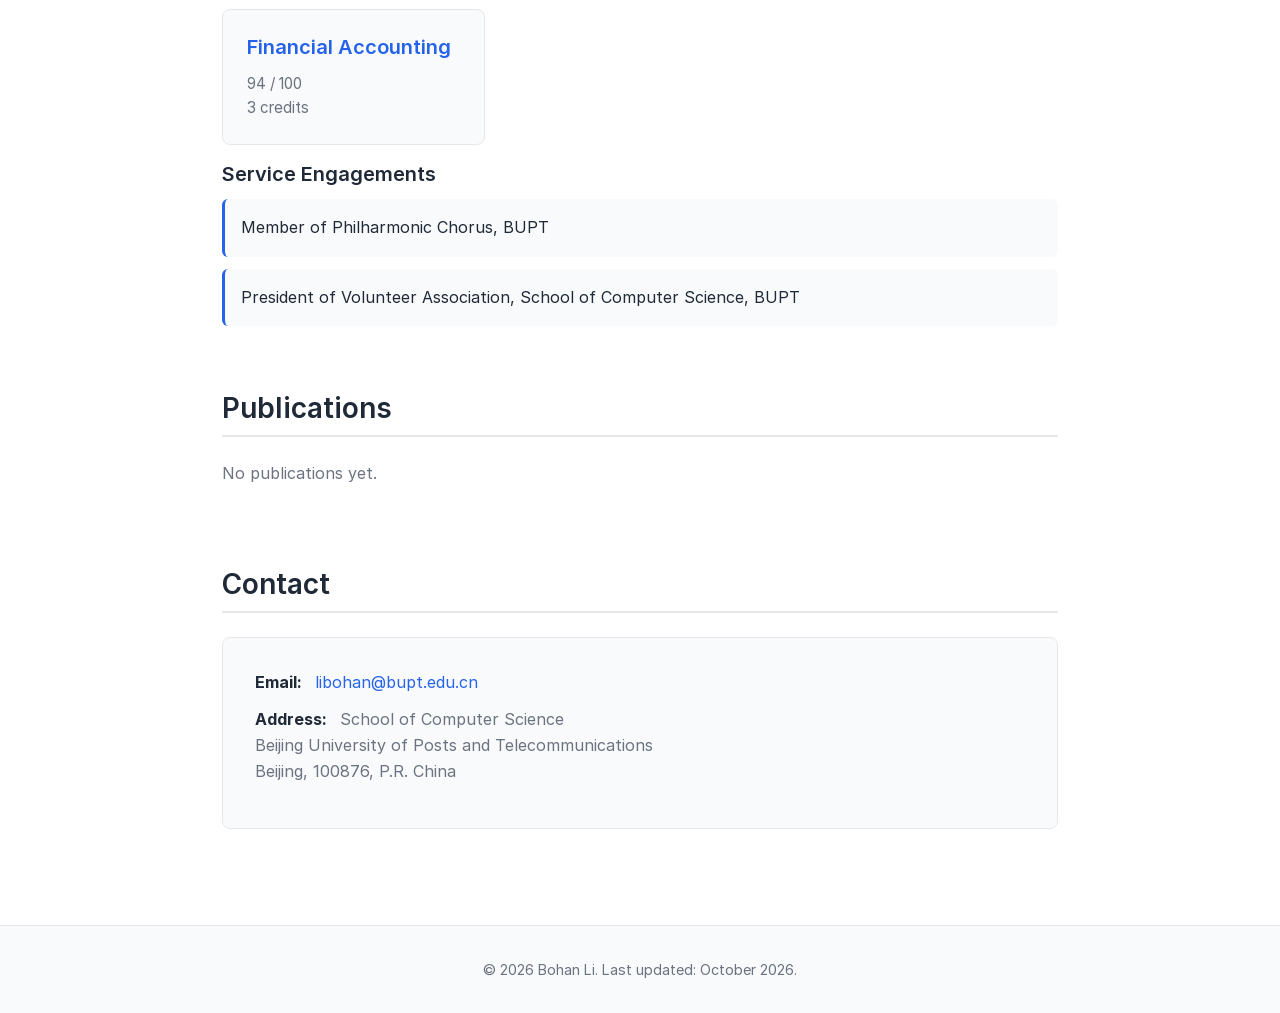
==== commit 08a2b58f: "fix" ====
--- a/index.html
+++ b/index.html
@@ -4,7 +4,7 @@
 <head>
     <meta charset="UTF-8">
     <meta name="viewport" content="width=device-width, initial-scale=1.0">
-    <title>Bohan Li - Academic Homepage</title>
+    <title>Bohan Li - Homepage</title>
     <link rel="stylesheet" href="style.css">
     <link rel="stylesheet" href="fonts.css">
     <!--
@@ -38,12 +38,16 @@
                 <div class="profile-info">
                     <h1>Bohan Li（李博涵）</h1>
                     <p class="title">Undergraduate Student in Computer Science</p>
-                    <p class="affiliation"><img src="images/bupt.png" alt="Beijing University of Posts and Telecommunications" class="affiliation-logo"> Beijing University of Posts and Telecommunications</p>
+                    <p class="affiliation"><img src="images/bupt.png"
+                            alt="Beijing University of Posts and Telecommunications" class="affiliation-logo"> Beijing
+                        University of Posts and Telecommunications</p>
                     <div class="links">
                         <a href="mailto:libohan@bupt.edu.cn" class="link-btn">Email</a>
                         <a href="files/libohan_cv_oct26_zh.pdf" class="link-btn" target="_blank">CV</a>
                         <a href="https://github.com/AUV888" class="link-btn" target="_blank">GitHub</a>
-                        <a href="#about" class="link-btn" onclick="event.preventDefault(); alert('No Google Scholar yet \n\nTrying to become a researcher when I become a graduate student');">Google Scholar</a>
+                        <a href="#about" class="link-btn"
+                            onclick="event.preventDefault(); alert('No Google Scholar yet \n\nTrying to become a researcher when I become a graduate student');">Google
+                            Scholar</a>
                     </div>
                 </div>
             </div>
@@ -51,8 +55,9 @@
             <div class="bio">
                 <h2>About Me</h2>
                 <p>
-                    I am an undergraduate student in Computer Science and Technology (Joint Program, First Cohort)<sup><a href="/articles/major.html"
-                            target="_blank">ⓘ</a></sup> at <b>Beijing University of Posts and
+                    I am an undergraduate student in Computer Science and Technology (Joint Program, First
+                    Cohort)<sup><a href="/articles/major.html" target="_blank">ⓘ</a></sup> at <b>Beijing University of
+                        Posts and
                         Telecommunications (BUPT)</b>, expected to graduate in 2028.<!---
                     My research interests lie in [Your Research Area], particularly focusing on [Specific Topics].
                     I am currently working with [Professor Name] on [Project Description]. Furthermore,
@@ -96,8 +101,8 @@
             <h2>Awards & Honors</h2>
             <ul class="awards-list">
                 <li>
-                    <span class="award-name">The Second<sup><a href="/articles/scholarship.html"
-                            target="_blank">ⓘ</a></sup>-Class Academic Scholarship of BUPT</span>
+                    <span class="award-name">Highest Available<sup><a href="/articles/scholarship.html"
+                                target="_blank">ⓘ</a></sup> Academic Scholarship of BUPT</span>
                     <span class="award-year">2025 - 2026</span>
                 </li>
                 <li>
@@ -141,8 +146,8 @@
                 <div class="performance-card">
                     <h3>Curriculum Practice of Computer Networks</h3>
                     <p>99 / 100 <br> 1.5 credits <br> Design and implement of a simple
-                    but high performance DNS server, <a href="https://github.com/AUV888/DNS_Relay" 
-                    target="_blank">Github Repository</a></p>
+                        but high performance DNS server, <a href="https://github.com/AUV888/DNS_Relay"
+                            target="_blank">Github Repository</a></p>
                 </div>
                 <div class="performance-card">
                     <h3>Introduction to Computer Systems</h3>
--- a/style.css
+++ b/style.css
@@ -458,7 +458,7 @@
     .research-areas {
         grid-template-columns: 1fr;
     }
-    
+
     .performance-areas {
         grid-template-columns: 1fr;
     }
@@ -510,7 +510,158 @@
 }
 
 .affiliation-logo {
-  height: 1.5em;
-  width: auto;
-  vertical-align: bottom;
+    height: 1.5em;
+    width: auto;
+    vertical-align: bottom;
+}
+
+/* ===== Modal / 弹窗 ===== */
+.modal-overlay {
+    position: fixed;
+    inset: 0;
+    background: rgba(0, 0, 0, 0.5);
+    backdrop-filter: blur(2px);
+    display: flex;
+    justify-content: center;
+    align-items: center;
+    padding: 1.5rem;
+    z-index: 1000;
+
+    opacity: 0;
+    visibility: hidden;
+    transition: opacity 0.25s ease, visibility 0.25s ease;
+}
+
+.modal-overlay.active {
+    opacity: 1;
+    visibility: visible;
+}
+
+.modal {
+    background: var(--background);
+    border-radius: 10px;
+    box-shadow: var(--shadow-lg);
+    max-width: 700px;
+    width: 100%;
+    max-height: 85vh;
+    overflow-y: auto;
+    position: relative;
+    padding: 2rem;
+
+    transform: translateY(20px) scale(0.98);
+    transition: transform 0.25s ease;
+}
+
+.modal-overlay.active .modal {
+    transform: translateY(0) scale(1);
+}
+
+/* 关闭按钮 */
+.modal-close {
+    position: absolute;
+    top: 0.75rem;
+    right: 1rem;
+    background: none;
+    border: none;
+    font-size: 1.75rem;
+    line-height: 1;
+    color: var(--text-secondary);
+    cursor: pointer;
+    padding: 0.25rem 0.5rem;
+    border-radius: 6px;
+    transition: all 0.2s ease;
+    z-index: 2;
+}
+
+.modal-close:hover {
+    color: var(--primary-color);
+    background: var(--hover-color);
+}
+
+.modal h3 {
+    color: var(--primary-color);
+    margin-bottom: 1rem;
+    padding-right: 2rem;
+}
+
+.modal p {
+    color: var(--text-secondary);
+    line-height: 1.7;
+}
+
+/* 弹窗内图片 */
+.modal img {
+    display: block;
+    max-width: 100%;
+    height: auto;
+    border-radius: 8px;
+    margin: 0 auto 1rem;
+}
+
+/* 可点击放大的图片 */
+.modal img.zoomable {
+    cursor: zoom-in;
+    transition: transform 0.2s ease;
+}
+
+.modal img.zoomable:hover {
+    transform: scale(1.02);
+}
+
+/* 弹窗内列表 */
+.modal ul {
+    padding-left: 1.25rem;
+    color: var(--text-secondary);
+    line-height: 1.7;
+    margin-bottom: 1rem;
+}
+
+.modal li {
+    margin-bottom: 0.35rem;
+}
+
+/* ===== 图片放大 Lightbox ===== */
+.lightbox {
+    position: fixed;
+    inset: 0;
+    background: rgba(0, 0, 0, 0.85);
+    display: flex;
+    justify-content: center;
+    align-items: center;
+    padding: 2rem;
+    z-index: 1100;
+
+    opacity: 0;
+    visibility: hidden;
+    transition: opacity 0.25s ease, visibility 0.25s ease;
+}
+
+.lightbox.active {
+    opacity: 1;
+    visibility: visible;
+}
+
+.lightbox img {
+    max-width: 95%;
+    max-height: 90vh;
+    border-radius: 8px;
+    box-shadow: var(--shadow-lg);
+    transform: scale(0.96);
+    transition: transform 0.25s ease;
+}
+
+.lightbox.active img {
+    transform: scale(1);
+}
+
+/* 移动端适配 */
+@media (max-width: 480px) {
+    .modal {
+        padding: 1.5rem;
+        max-height: 90vh;
+    }
+
+    .modal h3 {
+        font-size: 1.1rem;
+    }
 }
